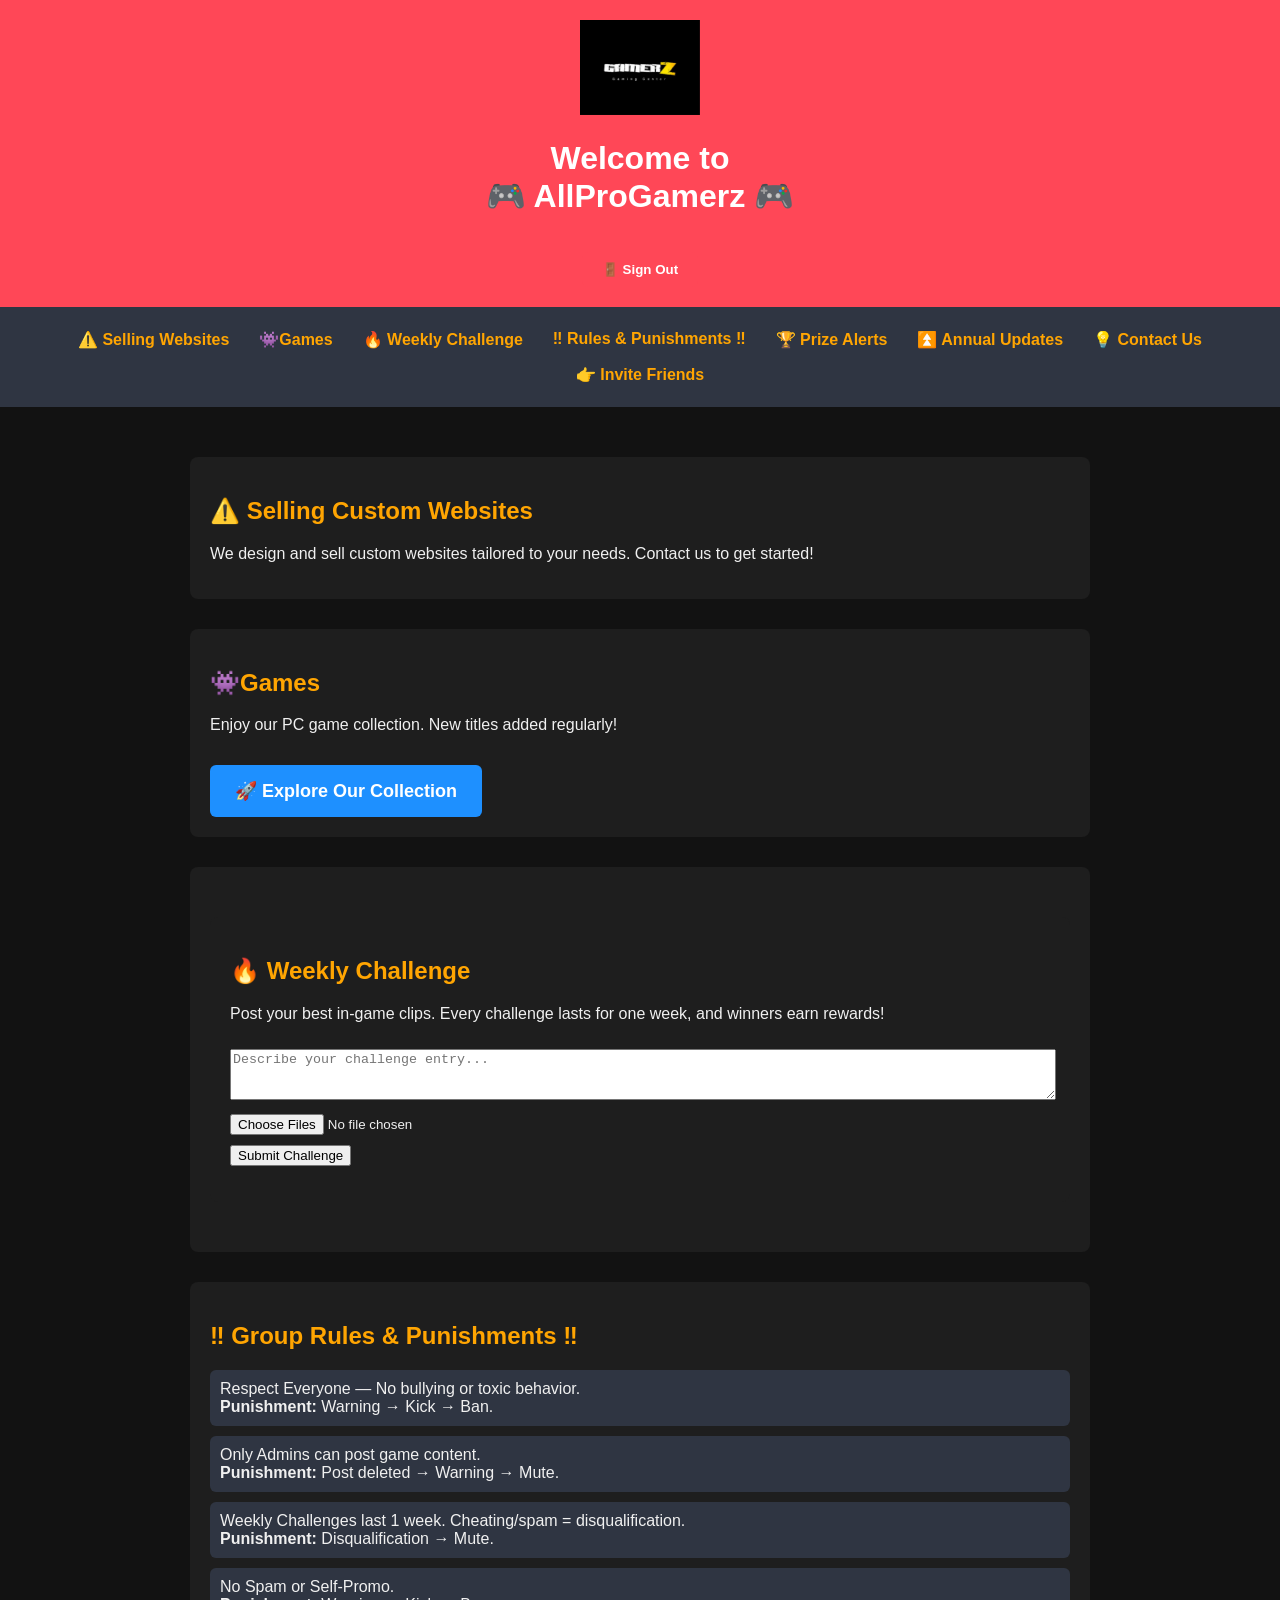
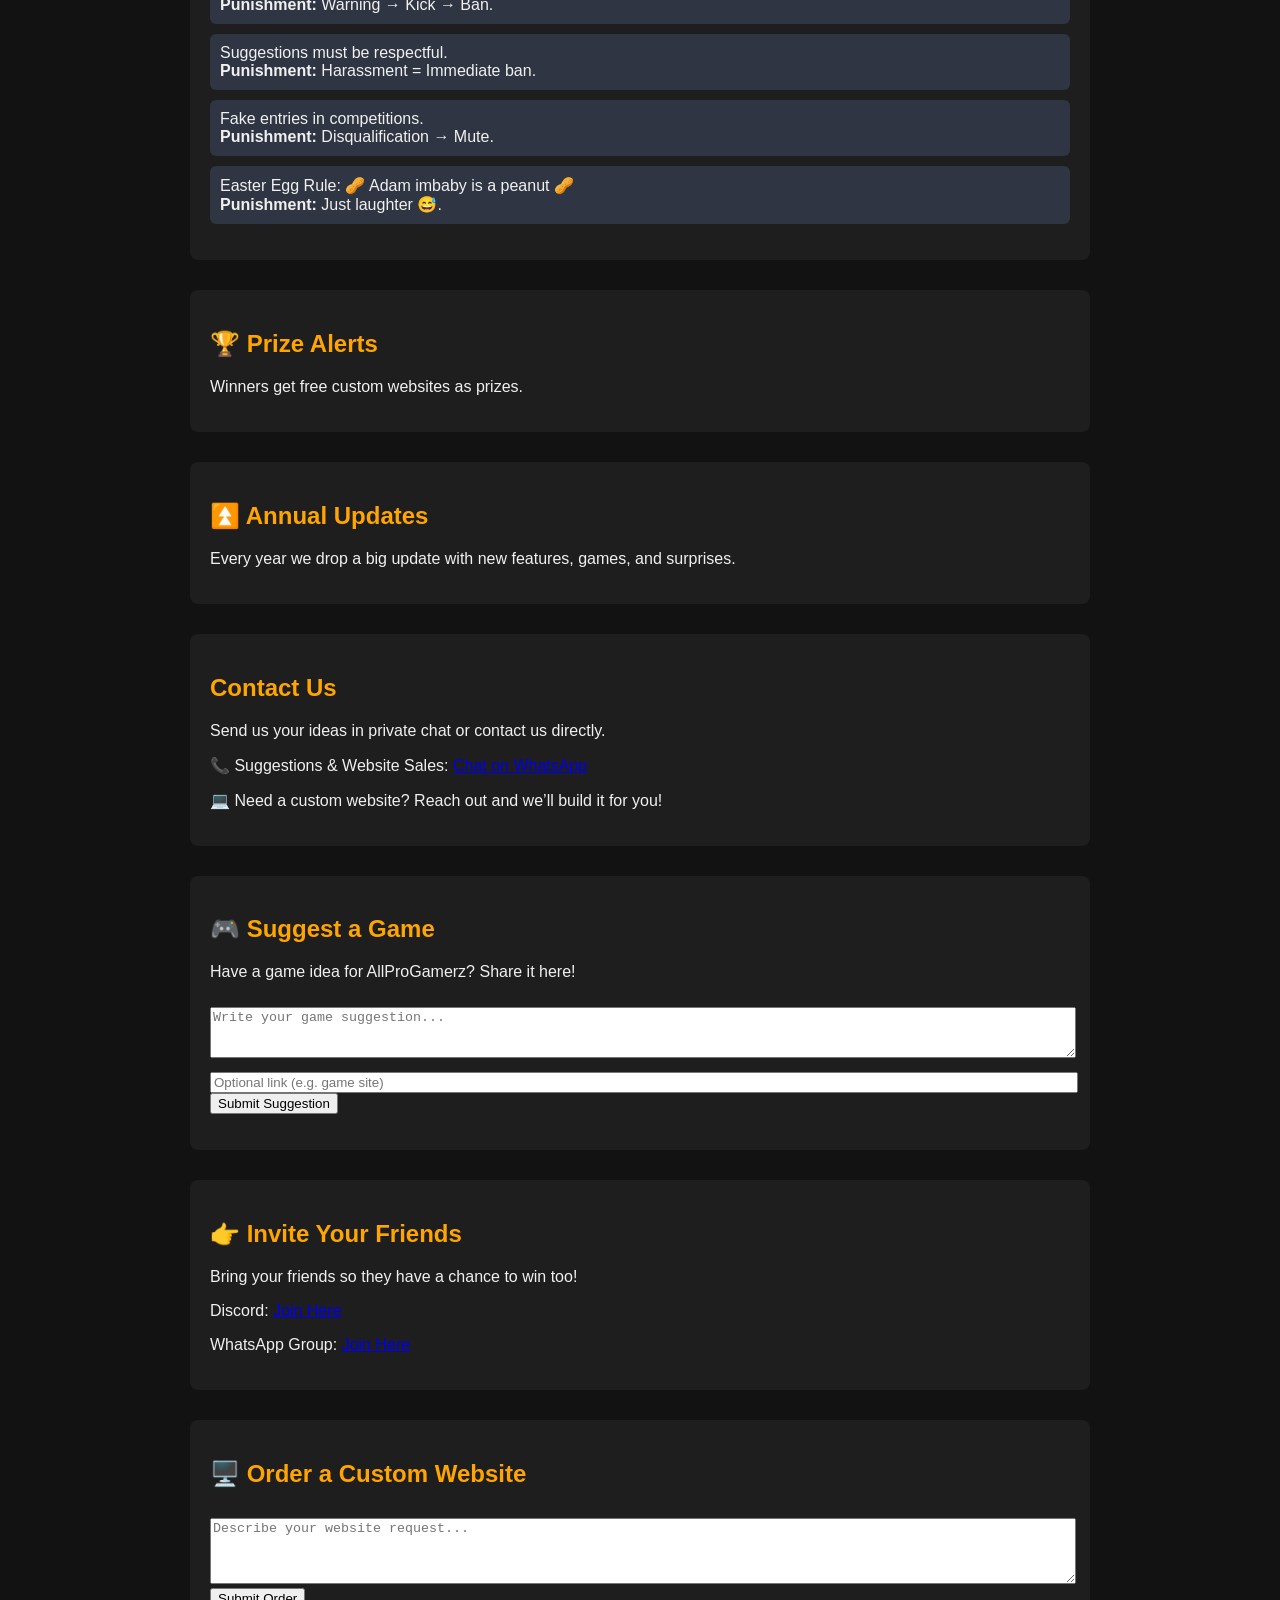
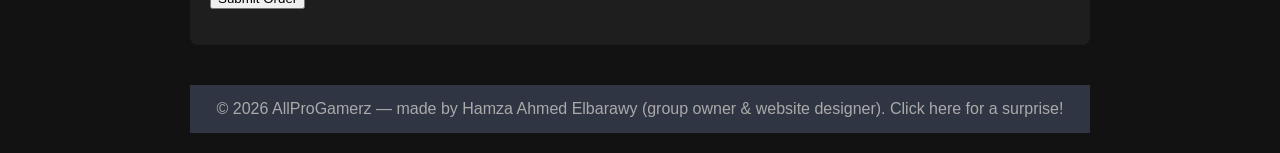
==== home.html @ 37b72e82 "Update home.html" ====
<!DOCTYPE html>
<html lang="en">
<head>
  <meta charset="UTF-8">
  <title>AllProGamerz</title>
  <meta name="viewport" content="width=device-width, initial-scale=1.0">
  <link rel="icon" type="image/jpg" href="photo.png">
  <style>
    body {
      font-family: Arial, sans-serif;
      background: #121212;
      color: #f0f0f0;
      margin: 0;
      padding: 0;
      scroll-behavior: smooth;
    }
    header {
      background: #ff4757;
      padding: 20px;
      text-align: center;
      color: #fff;
    }
    header img {
      max-width: 120px;
      height: auto;
    }
    #logoutBtn {
      background: #ff4757; /* red */
      color: #fff;
      padding: 10px 20px;
      border: none;
      border-radius: 6px;
      margin-top: 15px;
      cursor: pointer;
      font-weight: bold;
    }
    #logoutBtn:hover {
      background: #c0392b;
    }
    nav {
      background: #2f3542;
      padding: 15px;
    }
    nav ul {
      list-style: none;
      padding: 0;
      margin: 0;
      display: flex;
      flex-wrap: wrap;
      justify-content: center;
    }
    nav li {
      margin: 8px 15px;
    }
    nav a {
      text-decoration: none;
      color: #ffa502;
      font-weight: bold;
    }
    nav a:hover {
      color: #ff6348;
    }
    .container {
      padding: 20px;
      max-width: 900px;
      margin: auto;
    }
    section {
      background: #1e1e1e;
      padding: 20px;
      border-radius: 8px;
      margin: 30px 0;
    }
    section h2 {
      color: #ffa502;
    }
    .btn {
      display: inline-block;
      background: #1e90ff;
      color: #fff;
      padding: 15px 25px;
      border-radius: 6px;
      text-decoration: none;
      font-size: 18px;
      font-weight: bold;
      text-align: center;
      margin-top: 15px;
      transition: background 0.3s;
    }
    .btn:hover {
      background: #3742fa;
    }
    .rules ul {
      list-style: none;
      padding: 0;
    }
    .rules li {
      margin: 10px 0;
      padding: 10px;
      background: #2f3542;
      border-radius: 6px;
    }
    .easter-egg {
      display: none;
      text-align: center;
      margin-top: 20px;
      font-size: 16px;
      color: #00ff99;
    }
    footer {
      background: #2f3542;
      text-align: center;
      padding: 15px;
      margin-top: 40px;
      color: #aaa;
    }
    #profile {
      margin-top: 30px;
      background: #2f3542;
      padding: 20px;
      border-radius: 8px;
      display: none;
    }
    #editProfileBtn {
      background: #1e90ff;
      color: #fff;
      padding: 10px 20px;
      border: none;
      border-radius: 6px;
      margin-top: 10px;
      cursor: pointer;
      font-weight: bold;
    }
    #editProfileBtn:hover {
      background: #3742fa;
    }
    @media (max-width: 600px) {
      nav ul {
        flex-direction: column;
        align-items: center;
      }
      nav li {
        margin: 10px 0;
      }
      .btn {
        width: 90%;
        max-width: 300px;
      }
    }
  </style>
</head>
<body>
  <header>
    <img src="photo.png" alt="AllProGamerz Logo">
    <h1> Welcome to<br>🎮 AllProGamerz 🎮</h1>
    <!-- Red Sign Out Button -->
    <button id="logoutBtn">🚪 Sign Out</button>
  </header>

  <nav>
    <ul>
      <li><a href="#websites">⚠️ Selling Websites</a></li>
      <li><a href="#games">👾Games</a></li>
      <li><a href="#challenge">🔥 Weekly Challenge</a></li>
      <li><a href="#admins">‼️ Rules & Punishments ‼️</a></li>
      <li><a href="#prize">🏆 Prize Alerts</a></li>
      <li><a href="#updates">⏫ Annual Updates</a></li>
      <li><a href="#suggestions">💡 Contact Us</a></li>
      <li><a href="#discord">👉 Invite Friends</a></li>
    </ul>
  </nav>

  <div class="container">
    <section id="websites">
      <h2>⚠️ Selling Custom Websites</h2>
      <p>We design and sell custom websites tailored to your needs. Contact us to get started!</p>
    </section>

    <section id="games">
      <h2>👾Games</h2>
      <p>Enjoy our PC game collection. New titles added regularly!</p>
      <a class="btn" href="Games.html" target="_blank">
        🚀 Explore Our Collection
      </a>
    </section>

    <section id="challenge">
<section id="challenge">
  <h2>🔥 Weekly Challenge</h2>
  <p>Post your best in-game clips. Every challenge lasts for one week, and winners earn rewards!</p>

  <!-- Challenge Submission -->
  <textarea id="challengeText" placeholder="Describe your challenge entry..." rows="3" style="width:100%;margin-top:10px;"></textarea>
  <input type="file" id="challengeFiles" accept="video/*,image/*" multiple style="margin-top:10px;">
  <div id="filePreview" style="margin-top:10px; display:flex; flex-wrap:wrap; gap:10px;"></div>
  <button id="challengeBtn">Submit Challenge</button>
  <p id="challengeStatus" style="color:#ffa502;margin-top:10px;"></p>
</section>


    </section>

    <section id="admins" class="rules">
      <h2>‼️ Group Rules & Punishments ‼️</h2>
      <ul>
        <li>Respect Everyone — No bullying or toxic behavior. <br><strong>Punishment:</strong> Warning → Kick → Ban.</li>
        <li>Only Admins can post game content. <br><strong>Punishment:</strong> Post deleted → Warning → Mute.</li>
        <li>Weekly Challenges last 1 week. Cheating/spam = disqualification. <br><strong>Punishment:</strong> Disqualification → Mute.</li>
        <li>No Spam or Self-Promo. <br><strong>Punishment:</strong> Warning → Kick → Ban.</li>
        <li>Suggestions must be respectful. <br><strong>Punishment:</strong> Harassment = Immediate ban.</li>
        <li>Fake entries in competitions. <br><strong>Punishment:</strong> Disqualification → Mute.</li>
        <li>Easter Egg Rule: 🥜 Adam imbaby is a peanut 🥜 <br><strong>Punishment:</strong> Just laughter 😅.</li>
      </ul>
    </section>

    <section id="prize">
      <h2>🏆 Prize Alerts</h2>
      <p>Winners get free custom websites as prizes.</p>
    </section>

    <section id="updates">
      <h2>⏫ Annual Updates</h2>
      <p>Every year we drop a big update with new features, games, and surprises.</p>
    </section>

    <section id="suggestions">
      <h2>Contact Us</h2>
      <p>Send us your ideas in private chat or contact us directly.</p>
      <div class="contact">
        <p>📞 Suggestions & Website Sales: 
          <a href="https://wa.me/201110433394" target="_blank">
            Chat on WhatsApp
          </a>
        </p>
        <p>💻 Need a custom website? Reach out and we’ll build it for you!</p>
      </div>
    </section>
    <section id="suggestGame">
  <h2>🎮 Suggest a Game</h2>
  <p>Have a game idea for AllProGamerz? Share it here!</p>

  <!-- Suggestion Submission -->
  <textarea id="suggestText" placeholder="Write your game suggestion..." rows="3" style="width:100%;margin-top:10px;"></textarea>
  <input type="url" id="suggestLink" placeholder="Optional link (e.g. game site)" style="width:100%;margin-top:10px;">
  <button id="suggestBtn">Submit Suggestion</button>
  <p id="suggestStatus" style="color:#ffa502;margin-top:10px;"></p>
</section>


    <section id="discord">
      <h2>👉 Invite Your Friends</h2>
      <p>Bring your friends so they have a chance to win too!</p>
      <p>Discord: <a href="https://discord.gg/rMfDMMqs6" target="_blank">Join Here</a></p>
      <p>WhatsApp Group: 
        <a href="https://chat.whatsapp.com/HrsiwK7Lz6JGOb4zRo6CYo" target="_blank">Join Here</a>
      </p>
    </section>

      <!-- Profile Section -->
    <section id="profile">
      <h2>👤 Profile</h2>
      <p id="profileInfo"></p>
      <button id="editProfileBtn">Edit Profile</button>
    </section>

    <section id="orderWebsite">
      <h2>🖥️ Order a Custom Website</h2>
      <textarea id="orderPrompt" placeholder="Describe your website request..." rows="4" style="width:100%;margin-top:10px;"></textarea>
      <button id="orderBtn">Submit Order</button>
      <p id="orderStatus" style="color:#ffa502;margin-top:10px;"></p>
    </section>




  <footer>
    © 2026 AllProGamerz — made by Hamza Ahmed Elbarawy (group owner & website designer). Click here for a surprise!
  </footer>

  <script>
    // Easter egg
    document.querySelector('footer').addEventListener('click', function() {
      document.getElementById('egg').style.display = 'block';
    });

  // Sign Out button logic
document.getElementById("logoutBtn").addEventListener("click", () => {
  // Instead of removing the account, just mark signed-out state
  localStorage.setItem("isSignedIn", "false");
  alert("🚪 Signed out");
  window.location.href = "index.html"; // back to login page
});


    // Load profile on home page
    const storedUser = JSON.parse(localStorage.getItem("user"));
    if (storedUser) {
      document.getElementById("profileInfo").innerHTML = `
        <strong>Name:</strong> ${storedUser.firstName} ${storedUser.lastName}<br>
        <strong>Email:</strong> ${storedUser.email}<br>
        <strong>Phone:</strong> ${storedUser.phone}
      `;
      document.getElementById("profile").style.display = "block";
    }

    // Edit Profile
    document.getElementById("editProfileBtn").addEventListener("click", () => {
      if (!storedUser) return;

      storedUser.firstName = prompt("Edit First Name:", storedUser.firstName) || storedUser.firstName;
      storedUser.lastName = prompt("Edit Last Name:", storedUser.lastName) || storedUser.lastName;
      storedUser.phone = prompt("Edit Phone Number:", storedUser.phone) || storedUser.phone;
      storedUser.email = prompt("Edit Email:", storedUser.email) || storedUser.email;
      storedUser.password = prompt("Edit Password:", storedUser.password) || storedUser.password;

      localStorage.setItem("user", JSON.stringify(storedUser));
      document.getElementById("profileInfo").innerHTML = `
        <strong>Name:</strong> ${storedUser.firstName} ${storedUser.lastName}<br>
        <strong>Email:</strong> ${storedUser.email}<br>
        <strong>Phone:</strong> ${storedUser.phone}
      `;
      alert("✅ Profile updated");
    });


 document.getElementById("orderBtn").addEventListener("click", () => {
  const storedUser = JSON.parse(localStorage.getItem("user"));
  const prompt = document.getElementById("orderPrompt").value.trim();
  const status = document.getElementById("orderStatus");

  // Check if user exists
  if (!storedUser) {
    status.innerText = "❌ No account found. Please sign up first.";
    return;
  }

  // Validate prompt
  if (!prompt) {
    status.innerText = "❌ Please enter your request.";
    return;
  }


  // Normalize phone number: add +20 if missing
  let phone = storedUser.phone.trim();
  if (!phone.startsWith("+20")) {
    // If user typed "01123456789", convert to "+201123456789"
    if (/^0\d{9}$/.test(phone)) {
      phone = "+2" + phone.substring(1);
    } else {
      phone = "+2" + phone;
    }
  }

  // Validate phone number format (Egypt +20 followed by 10 digits)
  const phoneRegex = /^\+20\d{10}$/;
  if (!phoneRegex.test(phone)) {
    status.innerText = "❌ Invalid phone number. Please update your profile with a valid number.";
    return;
  }

  // Build message
  const message = `${storedUser.firstName} ${storedUser.lastName}\n${storedUser.email}\n${phone}\n${prompt}`;

  // Encode message for WhatsApp
  const encodedMessage = encodeURIComponent(message);

  // Open WhatsApp chat with your number
  const whatsappUrl = `https://wa.me/201110433394?text=${encodedMessage}`;
  window.open(whatsappUrl, "_blank");

  status.innerText = "✅ Order sent via WhatsApp!";
});
// Show file previews
document.getElementById("challengeFiles").addEventListener("change", () => {
  const preview = document.getElementById("filePreview");
  preview.innerHTML = ""; 
  const files = document.getElementById("challengeFiles").files;

  for (let file of files) {
    const fileType = file.type;
    const fileDiv = document.createElement("div");
    fileDiv.style.margin = "5px";
    fileDiv.style.background = "#2f3542";
    fileDiv.style.padding = "5px";
    fileDiv.style.borderRadius = "6px";

    if (fileType.startsWith("image/")) {
      const img = document.createElement("img");
      img.src = URL.createObjectURL(file);
      img.style.maxWidth = "150px";
      img.style.borderRadius = "6px";
      fileDiv.appendChild(img);
    } else if (fileType.startsWith("video/")) {
      const vid = document.createElement("video");
      vid.src = URL.createObjectURL(file);
      vid.controls = true;
      vid.style.maxWidth = "200px";
      fileDiv.appendChild(vid);
    } else {
      fileDiv.innerText = file.name;
    }

    preview.appendChild(fileDiv);
  }
});

document.getElementById("challengeBtn").addEventListener("click", () => {
  const storedUser = JSON.parse(localStorage.getItem("user"));
  const text = document.getElementById("challengeText").value.trim();
  const files = document.getElementById("challengeFiles").files;
  const status = document.getElementById("challengeStatus");

  if (!storedUser) {
    status.innerText = "❌ No account found. Please sign up first.";
    return;
  }

  if (!text) {
    status.innerText = "❌ Please enter a description.";
    return;
  }


  // Normalize phone number
  let phone = storedUser.phone.trim();
  if (!phone.startsWith("+20")) {
    if (/^0\d{9}$/.test(phone)) {
      phone = "+2" + phone.substring(1);
    } else {
      phone = "+2" + phone;
    }
  }

  const phoneRegex = /^\+20\d{10}$/;
  if (!phoneRegex.test(phone)) {
    status.innerText = "❌ Invalid phone number. Please update your profile.";
    return;
  }

  // Build message
  let message = `${storedUser.firstName} ${storedUser.lastName}\n${storedUser.email}\n${phone}\n${text}`;
  if (files.length > 0) {
    message += `\n[Reminder: Please attach ${files.length} file(s) manually in WhatsApp]`;
  }

  const encodedMessage = encodeURIComponent(message);
  const whatsappUrl = `https://wa.me/201144604623?text=${encodedMessage}`;
  window.open(whatsappUrl, "_blank");

  status.innerText = "✅ Challenge info sent! Now attach your files in WhatsApp.";
});
document.getElementById("suggestBtn").addEventListener("click", () => {
  const storedUser = JSON.parse(localStorage.getItem("user"));
  const text = document.getElementById("suggestText").value.trim();
  const link = document.getElementById("suggestLink").value.trim();
  const status = document.getElementById("suggestStatus");

  if (!storedUser) {
    status.innerText = "❌ No account found. Please sign up first.";
    return;
  }

  if (!text) {
    status.innerText = "❌ Please enter your suggestion.";
    return;
  }

  // Normalize phone number
  let phone = storedUser.phone.trim();
  if (!phone.startsWith("+20")) {
    if (/^0\d{9}$/.test(phone)) {
      phone = "+2" + phone.substring(1);
    } else {
      phone = "+2" + phone;
    }
  }

  const phoneRegex = /^\+20\d{10}$/;
  if (!phoneRegex.test(phone)) {
    status.innerText = "❌ Invalid phone number. Please update your profile.";
    return;
  }

  // Build message
  let message = `${storedUser.firstName} ${storedUser.lastName}\n${storedUser.email}\n${phone}\n${text}`;
  if (link) {
    message += `\nLink: ${link}`;
  }

  const encodedMessage = encodeURIComponent(message);
  const whatsappUrl = `https://wa.me/201144604623?text=${encodedMessage}`;
  window.open(whatsappUrl, "_blank");

  status.innerText = "✅ Suggestion info sent via WhatsApp!";
});

  </script>
</body>
</html>
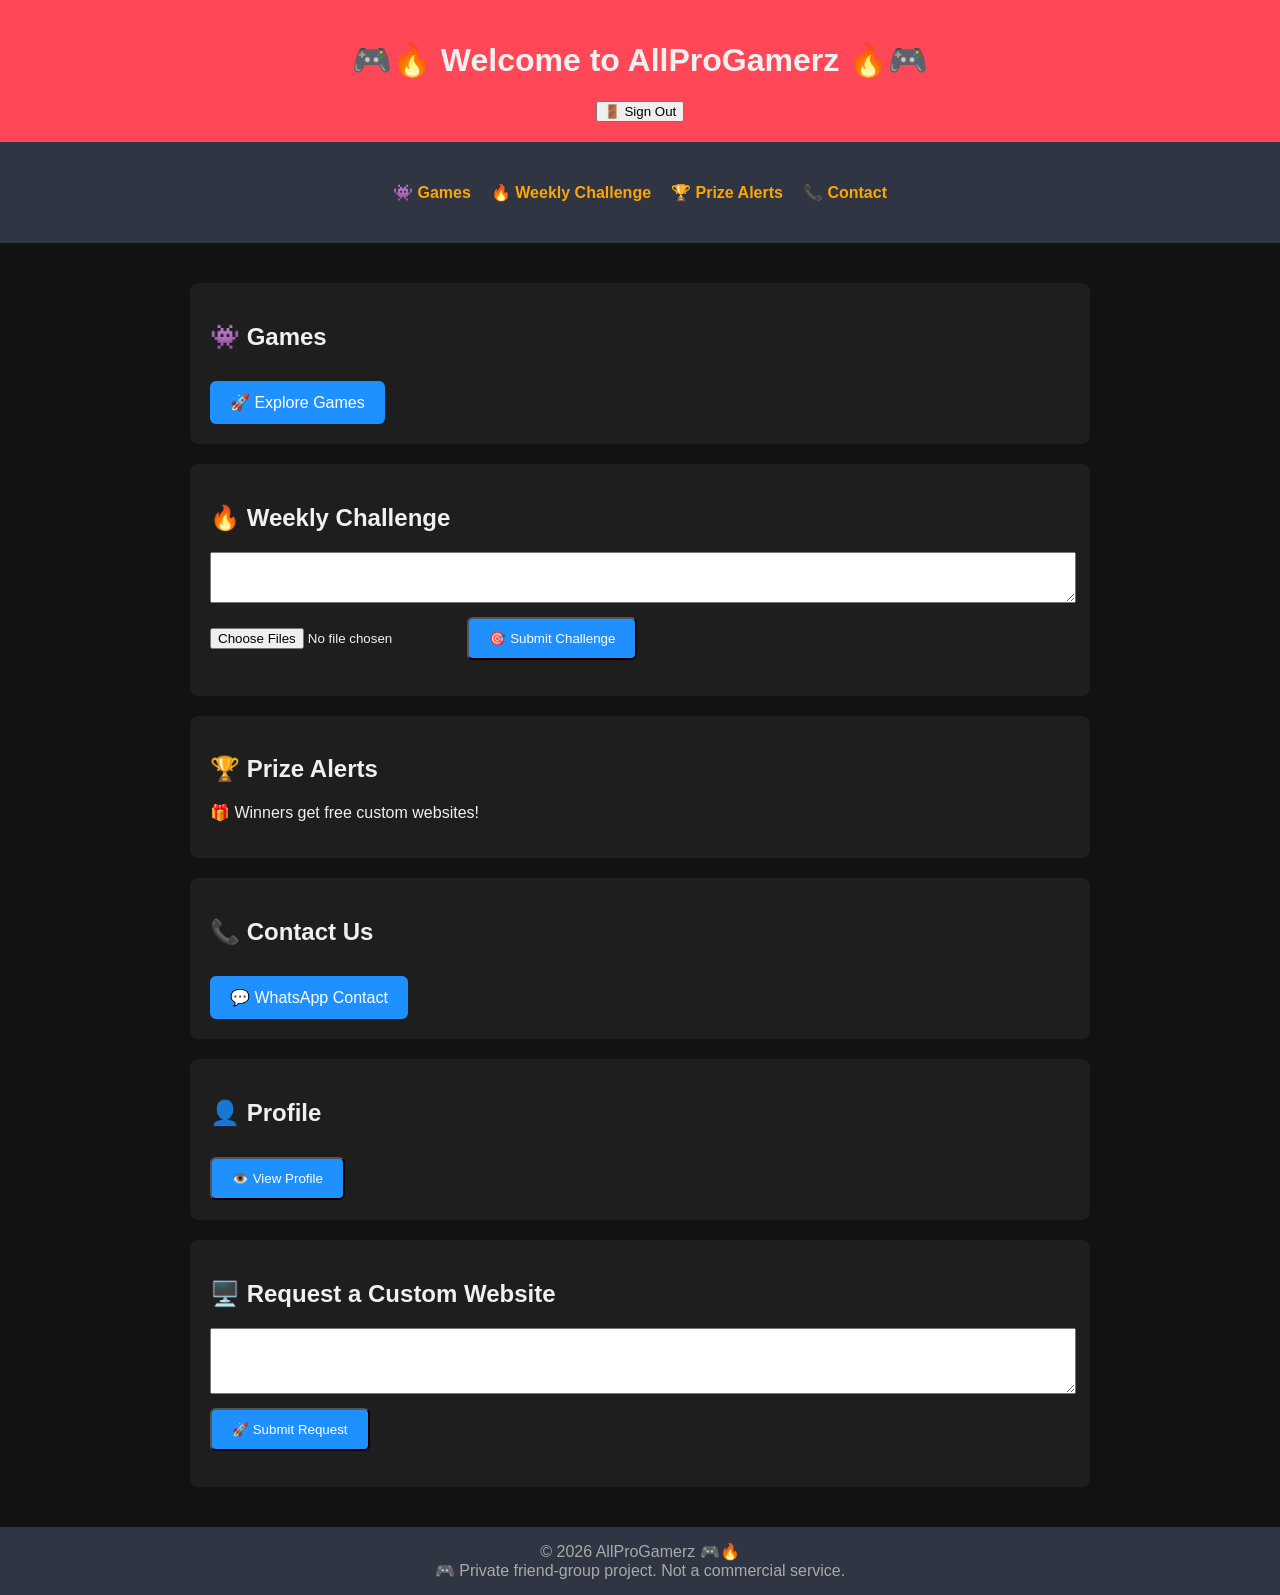
==== commit 5d9b272b: "Update home.html" ====
--- a/home.html
+++ b/home.html
@@ -2,9 +2,10 @@
 <html lang="en">
 <head>
   <meta charset="UTF-8">
-  <title>AllProGamerz</title>
+  <title>🎮 AllProGamerz</title>
   <meta name="viewport" content="width=device-width, initial-scale=1.0">
   <link rel="icon" type="image/jpg" href="photo.png">
+
   <style>
     body {
       font-family: Arial, sans-serif;
@@ -12,489 +13,222 @@
       color: #f0f0f0;
       margin: 0;
       padding: 0;
-      scroll-behavior: smooth;
-    }
+    }
+
     header {
       background: #ff4757;
       padding: 20px;
       text-align: center;
-      color: #fff;
-    }
-    header img {
-      max-width: 120px;
-      height: auto;
-    }
-    #logoutBtn {
-      background: #ff4757; /* red */
-      color: #fff;
-      padding: 10px 20px;
-      border: none;
-      border-radius: 6px;
-      margin-top: 15px;
-      cursor: pointer;
-      font-weight: bold;
-    }
-    #logoutBtn:hover {
-      background: #c0392b;
-    }
+    }
+
     nav {
       background: #2f3542;
       padding: 15px;
     }
+
     nav ul {
       list-style: none;
+      display: flex;
+      justify-content: center;
+      flex-wrap: wrap;
       padding: 0;
-      margin: 0;
-      display: flex;
-      flex-wrap: wrap;
-      justify-content: center;
-    }
+    }
+
     nav li {
-      margin: 8px 15px;
-    }
+      margin: 10px;
+    }
+
     nav a {
+      color: #ffa502;
       text-decoration: none;
-      color: #ffa502;
       font-weight: bold;
     }
-    nav a:hover {
-      color: #ff6348;
-    }
+
     .container {
-      padding: 20px;
       max-width: 900px;
       margin: auto;
-    }
+      padding: 20px;
+    }
+
     section {
       background: #1e1e1e;
       padding: 20px;
+      margin: 20px 0;
       border-radius: 8px;
-      margin: 30px 0;
-    }
-    section h2 {
-      color: #ffa502;
-    }
+    }
+
     .btn {
       display: inline-block;
       background: #1e90ff;
-      color: #fff;
-      padding: 15px 25px;
+      color: white;
+      padding: 12px 20px;
       border-radius: 6px;
       text-decoration: none;
-      font-size: 18px;
-      font-weight: bold;
-      text-align: center;
-      margin-top: 15px;
-      transition: background 0.3s;
-    }
-    .btn:hover {
-      background: #3742fa;
-    }
-    .rules ul {
-      list-style: none;
-      padding: 0;
-    }
-    .rules li {
-      margin: 10px 0;
-      padding: 10px;
-      background: #2f3542;
-      border-radius: 6px;
-    }
-    .easter-egg {
-      display: none;
-      text-align: center;
-      margin-top: 20px;
-      font-size: 16px;
-      color: #00ff99;
-    }
+      margin-top: 10px;
+      cursor: pointer;
+    }
+
     footer {
-      background: #2f3542;
       text-align: center;
       padding: 15px;
-      margin-top: 40px;
+      background: #2f3542;
       color: #aaa;
     }
-    #profile {
-      margin-top: 30px;
+
+    #profileSection {
+      display: none;
       background: #2f3542;
-      padding: 20px;
+      padding: 15px;
+      margin-top: 10px;
       border-radius: 8px;
-      display: none;
-    }
-    #editProfileBtn {
-      background: #1e90ff;
-      color: #fff;
-      padding: 10px 20px;
-      border: none;
-      border-radius: 6px;
-      margin-top: 10px;
-      cursor: pointer;
-      font-weight: bold;
-    }
-    #editProfileBtn:hover {
-      background: #3742fa;
-    }
-    @media (max-width: 600px) {
-      nav ul {
-        flex-direction: column;
-        align-items: center;
-      }
-      nav li {
-        margin: 10px 0;
-      }
-      .btn {
-        width: 90%;
-        max-width: 300px;
-      }
     }
   </style>
 </head>
+
 <body>
-  <header>
-    <img src="photo.png" alt="AllProGamerz Logo">
-    <h1> Welcome to<br>🎮 AllProGamerz 🎮</h1>
-    <!-- Red Sign Out Button -->
-    <button id="logoutBtn">🚪 Sign Out</button>
-  </header>
-
-  <nav>
-    <ul>
-      <li><a href="#websites">⚠️ Selling Websites</a></li>
-      <li><a href="#games">👾Games</a></li>
-      <li><a href="#challenge">🔥 Weekly Challenge</a></li>
-      <li><a href="#admins">‼️ Rules & Punishments ‼️</a></li>
-      <li><a href="#prize">🏆 Prize Alerts</a></li>
-      <li><a href="#updates">⏫ Annual Updates</a></li>
-      <li><a href="#suggestions">💡 Contact Us</a></li>
-      <li><a href="#discord">👉 Invite Friends</a></li>
-    </ul>
-  </nav>
-
-  <div class="container">
-    <section id="websites">
-      <h2>⚠️ Selling Custom Websites</h2>
-      <p>We design and sell custom websites tailored to your needs. Contact us to get started!</p>
-    </section>
-
-    <section id="games">
-      <h2>👾Games</h2>
-      <p>Enjoy our PC game collection. New titles added regularly!</p>
-      <a class="btn" href="Games.html" target="_blank">
-        🚀 Explore Our Collection
-      </a>
-    </section>
-
-    <section id="challenge">
-<section id="challenge">
-  <h2>🔥 Weekly Challenge</h2>
-  <p>Post your best in-game clips. Every challenge lasts for one week, and winners earn rewards!</p>
-
-  <!-- Challenge Submission -->
-  <textarea id="challengeText" placeholder="Describe your challenge entry..." rows="3" style="width:100%;margin-top:10px;"></textarea>
-  <input type="file" id="challengeFiles" accept="video/*,image/*" multiple style="margin-top:10px;">
-  <div id="filePreview" style="margin-top:10px; display:flex; flex-wrap:wrap; gap:10px;"></div>
-  <button id="challengeBtn">Submit Challenge</button>
-  <p id="challengeStatus" style="color:#ffa502;margin-top:10px;"></p>
-</section>
-
-
-    </section>
-
-    <section id="admins" class="rules">
-      <h2>‼️ Group Rules & Punishments ‼️</h2>
-      <ul>
-        <li>Respect Everyone — No bullying or toxic behavior. <br><strong>Punishment:</strong> Warning → Kick → Ban.</li>
-        <li>Only Admins can post game content. <br><strong>Punishment:</strong> Post deleted → Warning → Mute.</li>
-        <li>Weekly Challenges last 1 week. Cheating/spam = disqualification. <br><strong>Punishment:</strong> Disqualification → Mute.</li>
-        <li>No Spam or Self-Promo. <br><strong>Punishment:</strong> Warning → Kick → Ban.</li>
-        <li>Suggestions must be respectful. <br><strong>Punishment:</strong> Harassment = Immediate ban.</li>
-        <li>Fake entries in competitions. <br><strong>Punishment:</strong> Disqualification → Mute.</li>
-        <li>Easter Egg Rule: 🥜 Adam imbaby is a peanut 🥜 <br><strong>Punishment:</strong> Just laughter 😅.</li>
-      </ul>
-    </section>
-
-    <section id="prize">
-      <h2>🏆 Prize Alerts</h2>
-      <p>Winners get free custom websites as prizes.</p>
-    </section>
-
-    <section id="updates">
-      <h2>⏫ Annual Updates</h2>
-      <p>Every year we drop a big update with new features, games, and surprises.</p>
-    </section>
-
-    <section id="suggestions">
-      <h2>Contact Us</h2>
-      <p>Send us your ideas in private chat or contact us directly.</p>
-      <div class="contact">
-        <p>📞 Suggestions & Website Sales: 
-          <a href="https://wa.me/201110433394" target="_blank">
-            Chat on WhatsApp
-          </a>
-        </p>
-        <p>💻 Need a custom website? Reach out and we’ll build it for you!</p>
-      </div>
-    </section>
-    <section id="suggestGame">
-  <h2>🎮 Suggest a Game</h2>
-  <p>Have a game idea for AllProGamerz? Share it here!</p>
-
-  <!-- Suggestion Submission -->
-  <textarea id="suggestText" placeholder="Write your game suggestion..." rows="3" style="width:100%;margin-top:10px;"></textarea>
-  <input type="url" id="suggestLink" placeholder="Optional link (e.g. game site)" style="width:100%;margin-top:10px;">
-  <button id="suggestBtn">Submit Suggestion</button>
-  <p id="suggestStatus" style="color:#ffa502;margin-top:10px;"></p>
-</section>
-
-
-    <section id="discord">
-      <h2>👉 Invite Your Friends</h2>
-      <p>Bring your friends so they have a chance to win too!</p>
-      <p>Discord: <a href="https://discord.gg/rMfDMMqs6" target="_blank">Join Here</a></p>
-      <p>WhatsApp Group: 
-        <a href="https://chat.whatsapp.com/HrsiwK7Lz6JGOb4zRo6CYo" target="_blank">Join Here</a>
-      </p>
-    </section>
-
-      <!-- Profile Section -->
-    <section id="profile">
-      <h2>👤 Profile</h2>
+
+<header>
+  <h1>🎮🔥 Welcome to AllProGamerz 🔥🎮</h1>
+  <button id="logoutBtn">🚪 Sign Out</button>
+</header>
+
+<nav>
+  <ul>
+    <li><a href="#games">👾 Games</a></li>
+    <li><a href="#challenge">🔥 Weekly Challenge</a></li>
+    <li><a href="#prize">🏆 Prize Alerts</a></li>
+    <li><a href="#contact">📞 Contact</a></li>
+  </ul>
+</nav>
+
+<div class="container">
+
+  <section id="games">
+    <h2>👾 Games</h2>
+    <a class="btn" href="Games.html" target="_blank">🚀 Explore Games</a>
+  </section>
+
+  <section id="challenge">
+    <h2>🔥 Weekly Challenge</h2>
+    <textarea id="challengeText" style="width:100%" rows="3"></textarea>
+    <input type="file" id="challengeFiles" multiple>
+    <button id="challengeBtn" class="btn">🎯 Submit Challenge</button>
+    <p id="challengeStatus"></p>
+  </section>
+
+  <section id="prize">
+    <h2>🏆 Prize Alerts</h2>
+    <p>🎁 Winners get free custom websites!</p>
+  </section>
+
+  <section id="contact">
+    <h2>📞 Contact Us</h2>
+    <a class="btn" href="https://wa.me/201110433394" target="_blank">
+      💬 WhatsApp Contact
+    </a>
+  </section>
+
+  <section>
+    <h2>👤 Profile</h2>
+    <button id="viewProfileBtn" class="btn">👁️ View Profile</button>
+
+    <div id="profileSection">
       <p id="profileInfo"></p>
-      <button id="editProfileBtn">Edit Profile</button>
-    </section>
-
-    <section id="orderWebsite">
-      <h2>🖥️ Order a Custom Website</h2>
-      <textarea id="orderPrompt" placeholder="Describe your website request..." rows="4" style="width:100%;margin-top:10px;"></textarea>
-      <button id="orderBtn">Submit Order</button>
-      <p id="orderStatus" style="color:#ffa502;margin-top:10px;"></p>
-    </section>
-
-
-
-
-  <footer>
-    © 2026 AllProGamerz — made by Hamza Ahmed Elbarawy (group owner & website designer). Click here for a surprise!
-  </footer>
-
-  <script>
-    // Easter egg
-    document.querySelector('footer').addEventListener('click', function() {
-      document.getElementById('egg').style.display = 'block';
-    });
-
-  // Sign Out button logic
+    </div>
+  </section>
+
+  <section>
+    <h2>🖥️ Request a Custom Website</h2>
+    <textarea id="Prompt" rows="4" style="width:100%"></textarea>
+    <button id="Btn" class="btn">🚀 Submit Request</button>
+    <p id="Status"></p>
+  </section>
+
+</div>
+
+<!-- ✅ FOOTER (FIXED HERE INSIDE FULL CODE) -->
+<footer>
+  © 2026 AllProGamerz 🎮🔥 <br>
+  🎮 Private friend-group project. Not a commercial service.
+</footer>
+
+<script>
+
+// 🚪 Sign Out
 document.getElementById("logoutBtn").addEventListener("click", () => {
-  // Instead of removing the account, just mark signed-out state
   localStorage.setItem("isSignedIn", "false");
-  alert("🚪 Signed out");
-  window.location.href = "index.html"; // back to login page
-});
-
-
-    // Load profile on home page
-    const storedUser = JSON.parse(localStorage.getItem("user"));
-    if (storedUser) {
-      document.getElementById("profileInfo").innerHTML = `
-        <strong>Name:</strong> ${storedUser.firstName} ${storedUser.lastName}<br>
-        <strong>Email:</strong> ${storedUser.email}<br>
-        <strong>Phone:</strong> ${storedUser.phone}
-      `;
-      document.getElementById("profile").style.display = "block";
-    }
-
-    // Edit Profile
-    document.getElementById("editProfileBtn").addEventListener("click", () => {
-      if (!storedUser) return;
-
-      storedUser.firstName = prompt("Edit First Name:", storedUser.firstName) || storedUser.firstName;
-      storedUser.lastName = prompt("Edit Last Name:", storedUser.lastName) || storedUser.lastName;
-      storedUser.phone = prompt("Edit Phone Number:", storedUser.phone) || storedUser.phone;
-      storedUser.email = prompt("Edit Email:", storedUser.email) || storedUser.email;
-      storedUser.password = prompt("Edit Password:", storedUser.password) || storedUser.password;
-
-      localStorage.setItem("user", JSON.stringify(storedUser));
-      document.getElementById("profileInfo").innerHTML = `
-        <strong>Name:</strong> ${storedUser.firstName} ${storedUser.lastName}<br>
-        <strong>Email:</strong> ${storedUser.email}<br>
-        <strong>Phone:</strong> ${storedUser.phone}
-      `;
-      alert("✅ Profile updated");
-    });
-
-
- document.getElementById("orderBtn").addEventListener("click", () => {
-  const storedUser = JSON.parse(localStorage.getItem("user"));
-  const prompt = document.getElementById("orderPrompt").value.trim();
-  const status = document.getElementById("orderStatus");
-
-  // Check if user exists
-  if (!storedUser) {
-    status.innerText = "❌ No account found. Please sign up first.";
+  window.location.href = "index.html";
+});
+
+// 👤 Profile
+function loadProfile() {
+  const user = JSON.parse(localStorage.getItem("user"));
+
+  if (!user) {
+    document.getElementById("profileInfo").innerText = "❌ No user found";
     return;
   }
 
-  // Validate prompt
-  if (!prompt) {
-    status.innerText = "❌ Please enter your request.";
-    return;
+  document.getElementById("profileInfo").innerHTML =
+    "👤 Name: " + user.firstName + " " + user.lastName + "<br>" +
+    "📧 Email: " + user.email + "<br>" +
+    "📱 Phone: " + user.phone;
+}
+
+document.getElementById("viewProfileBtn").addEventListener("click", () => {
+  const box = document.getElementById("profileSection");
+
+  if (box.style.display === "block") {
+    box.style.display = "none";
+  } else {
+    loadProfile();
+    box.style.display = "block";
   }
-
-
-  // Normalize phone number: add +20 if missing
-  let phone = storedUser.phone.trim();
-  if (!phone.startsWith("+20")) {
-    // If user typed "01123456789", convert to "+201123456789"
-    if (/^0\d{9}$/.test(phone)) {
-      phone = "+2" + phone.substring(1);
-    } else {
-      phone = "+2" + phone;
-    }
-  }
-
-  // Validate phone number format (Egypt +20 followed by 10 digits)
-  const phoneRegex = /^\+20\d{10}$/;
-  if (!phoneRegex.test(phone)) {
-    status.innerText = "❌ Invalid phone number. Please update your profile with a valid number.";
-    return;
-  }
-
-  // Build message
-  const message = `${storedUser.firstName} ${storedUser.lastName}\n${storedUser.email}\n${phone}\n${prompt}`;
-
-  // Encode message for WhatsApp
-  const encodedMessage = encodeURIComponent(message);
-
-  // Open WhatsApp chat with your number
-  const whatsappUrl = `https://wa.me/201110433394?text=${encodedMessage}`;
-  window.open(whatsappUrl, "_blank");
-
-  status.innerText = "✅ Order sent via WhatsApp!";
-});
-// Show file previews
-document.getElementById("challengeFiles").addEventListener("change", () => {
-  const preview = document.getElementById("filePreview");
-  preview.innerHTML = ""; 
-  const files = document.getElementById("challengeFiles").files;
-
-  for (let file of files) {
-    const fileType = file.type;
-    const fileDiv = document.createElement("div");
-    fileDiv.style.margin = "5px";
-    fileDiv.style.background = "#2f3542";
-    fileDiv.style.padding = "5px";
-    fileDiv.style.borderRadius = "6px";
-
-    if (fileType.startsWith("image/")) {
-      const img = document.createElement("img");
-      img.src = URL.createObjectURL(file);
-      img.style.maxWidth = "150px";
-      img.style.borderRadius = "6px";
-      fileDiv.appendChild(img);
-    } else if (fileType.startsWith("video/")) {
-      const vid = document.createElement("video");
-      vid.src = URL.createObjectURL(file);
-      vid.controls = true;
-      vid.style.maxWidth = "200px";
-      fileDiv.appendChild(vid);
-    } else {
-      fileDiv.innerText = file.name;
-    }
-
-    preview.appendChild(fileDiv);
-  }
-});
-
+});
+
+// 🖥️ Website Request (WhatsApp)
+document.getElementById("Btn").addEventListener("click", () => {
+  const user = JSON.parse(localStorage.getItem("user"));
+  const prompt = document.getElementById("Prompt").value.trim();
+  const status = document.getElementById("Status");
+
+  if (!user) return status.innerText = "❌ No account found";
+  if (!prompt) return status.innerText = "❌ Write your request";
+
+  const msg =
+    "👤 " + user.firstName + " " + user.lastName + "\n" +
+    "📧 " + user.email + "\n" +
+    "📱 " + user.phone + "\n\n" +
+    "🖥️ " + prompt;
+
+  const url = "https://wa.me/201110433394?text=" + encodeURIComponent(msg);
+  window.open(url, "_blank");
+
+  status.innerText = "✅ Sent!";
+});
+
+// 🎮 Challenge Submit
 document.getElementById("challengeBtn").addEventListener("click", () => {
-  const storedUser = JSON.parse(localStorage.getItem("user"));
+  const user = JSON.parse(localStorage.getItem("user"));
   const text = document.getElementById("challengeText").value.trim();
-  const files = document.getElementById("challengeFiles").files;
   const status = document.getElementById("challengeStatus");
 
-  if (!storedUser) {
-    status.innerText = "❌ No account found. Please sign up first.";
-    return;
-  }
-
-  if (!text) {
-    status.innerText = "❌ Please enter a description.";
-    return;
-  }
-
-
-  // Normalize phone number
-  let phone = storedUser.phone.trim();
-  if (!phone.startsWith("+20")) {
-    if (/^0\d{9}$/.test(phone)) {
-      phone = "+2" + phone.substring(1);
-    } else {
-      phone = "+2" + phone;
-    }
-  }
-
-  const phoneRegex = /^\+20\d{10}$/;
-  if (!phoneRegex.test(phone)) {
-    status.innerText = "❌ Invalid phone number. Please update your profile.";
-    return;
-  }
-
-  // Build message
-  let message = `${storedUser.firstName} ${storedUser.lastName}\n${storedUser.email}\n${phone}\n${text}`;
-  if (files.length > 0) {
-    message += `\n[Reminder: Please attach ${files.length} file(s) manually in WhatsApp]`;
-  }
-
-  const encodedMessage = encodeURIComponent(message);
-  const whatsappUrl = `https://wa.me/201144604623?text=${encodedMessage}`;
-  window.open(whatsappUrl, "_blank");
-
-  status.innerText = "✅ Challenge info sent! Now attach your files in WhatsApp.";
-});
-document.getElementById("suggestBtn").addEventListener("click", () => {
-  const storedUser = JSON.parse(localStorage.getItem("user"));
-  const text = document.getElementById("suggestText").value.trim();
-  const link = document.getElementById("suggestLink").value.trim();
-  const status = document.getElementById("suggestStatus");
-
-  if (!storedUser) {
-    status.innerText = "❌ No account found. Please sign up first.";
-    return;
-  }
-
-  if (!text) {
-    status.innerText = "❌ Please enter your suggestion.";
-    return;
-  }
-
-  // Normalize phone number
-  let phone = storedUser.phone.trim();
-  if (!phone.startsWith("+20")) {
-    if (/^0\d{9}$/.test(phone)) {
-      phone = "+2" + phone.substring(1);
-    } else {
-      phone = "+2" + phone;
-    }
-  }
-
-  const phoneRegex = /^\+20\d{10}$/;
-  if (!phoneRegex.test(phone)) {
-    status.innerText = "❌ Invalid phone number. Please update your profile.";
-    return;
-  }
-
-  // Build message
-  let message = `${storedUser.firstName} ${storedUser.lastName}\n${storedUser.email}\n${phone}\n${text}`;
-  if (link) {
-    message += `\nLink: ${link}`;
-  }
-
-  const encodedMessage = encodeURIComponent(message);
-  const whatsappUrl = `https://wa.me/201144604623?text=${encodedMessage}`;
-  window.open(whatsappUrl, "_blank");
-
-  status.innerText = "✅ Suggestion info sent via WhatsApp!";
-});
-
-  </script>
+  if (!user) return status.innerText = "❌ No account";
+  if (!text) return status.innerText = "❌ Write something";
+
+  const msg =
+    "👤 " + user.firstName + " " + user.lastName + "\n" +
+    "📧 " + user.email + "\n" +
+    "📱 " + user.phone + "\n\n" +
+    "🎯 " + text;
+
+  const url = "https://wa.me/201144604623?text=" + encodeURIComponent(msg);
+  window.open(url, "_blank");
+
+  status.innerText = "✅ Sent!";
+});
+
+</script>
+
 </body>
 </html>
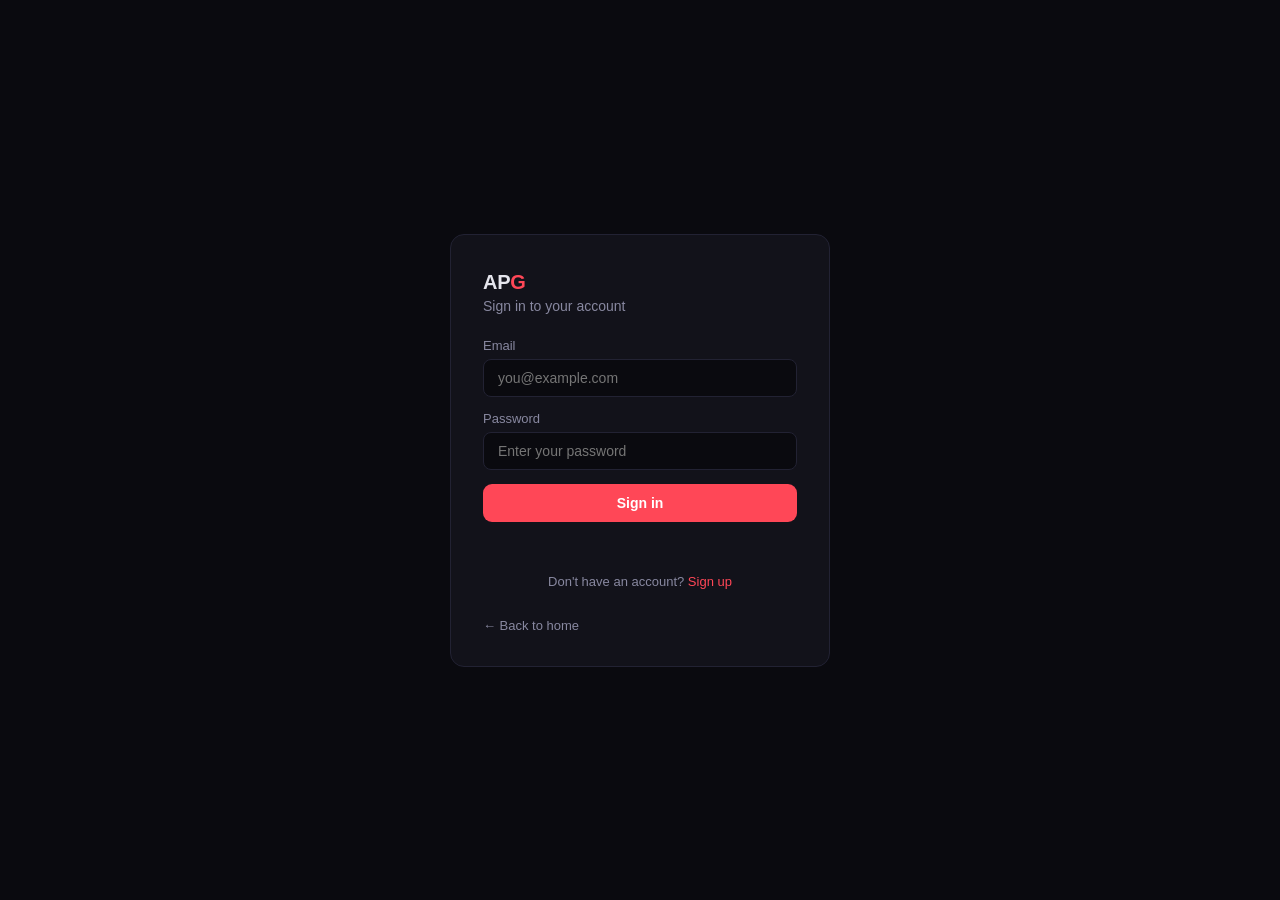
==== commit 299567c1: "Redesign: landing page + clean dashboard + unified dark theme" ====
--- a/home.html
+++ b/home.html
@@ -1,234 +1,172 @@
-<!DOCTYPE html>
-<html lang="en">
-<head>
-  <meta charset="UTF-8">
-  <title>🎮 AllProGamerz</title>
-  <meta name="viewport" content="width=device-width, initial-scale=1.0">
-  <link rel="icon" type="image/jpg" href="photo.png">
-
-  <style>
-    body {
-      font-family: Arial, sans-serif;
-      background: #121212;
-      color: #f0f0f0;
-      margin: 0;
-      padding: 0;
-    }
-
-    header {
-      background: #ff4757;
-      padding: 20px;
-      text-align: center;
-    }
-
-    nav {
-      background: #2f3542;
-      padding: 15px;
-    }
-
-    nav ul {
-      list-style: none;
-      display: flex;
-      justify-content: center;
-      flex-wrap: wrap;
-      padding: 0;
-    }
-
-    nav li {
-      margin: 10px;
-    }
-
-    nav a {
-      color: #ffa502;
-      text-decoration: none;
-      font-weight: bold;
-    }
-
-    .container {
-      max-width: 900px;
-      margin: auto;
-      padding: 20px;
-    }
-
-    section {
-      background: #1e1e1e;
-      padding: 20px;
-      margin: 20px 0;
-      border-radius: 8px;
-    }
-
-    .btn {
-      display: inline-block;
-      background: #1e90ff;
-      color: white;
-      padding: 12px 20px;
-      border-radius: 6px;
-      text-decoration: none;
-      margin-top: 10px;
-      cursor: pointer;
-    }
-
-    footer {
-      text-align: center;
-      padding: 15px;
-      background: #2f3542;
-      color: #aaa;
-    }
-
-    #profileSection {
-      display: none;
-      background: #2f3542;
-      padding: 15px;
-      margin-top: 10px;
-      border-radius: 8px;
-    }
-  </style>
-</head>
-
-<body>
-
-<header>
-  <h1>🎮🔥 Welcome to AllProGamerz 🔥🎮</h1>
-  <button id="logoutBtn">🚪 Sign Out</button>
-</header>
-
-<nav>
-  <ul>
-    <li><a href="#games">👾 Games</a></li>
-    <li><a href="#challenge">🔥 Weekly Challenge</a></li>
-    <li><a href="#prize">🏆 Prize Alerts</a></li>
-    <li><a href="#contact">📞 Contact</a></li>
-  </ul>
-</nav>
-
-<div class="container">
-
-  <section id="games">
-    <h2>👾 Games</h2>
-    <a class="btn" href="Games.html" target="_blank">🚀 Explore Games</a>
-  </section>
-
-  <section id="challenge">
-    <h2>🔥 Weekly Challenge</h2>
-    <textarea id="challengeText" style="width:100%" rows="3"></textarea>
-    <input type="file" id="challengeFiles" multiple>
-    <button id="challengeBtn" class="btn">🎯 Submit Challenge</button>
-    <p id="challengeStatus"></p>
-  </section>
-
-  <section id="prize">
-    <h2>🏆 Prize Alerts</h2>
-    <p>🎁 Winners get free custom websites!</p>
-  </section>
-
-  <section id="contact">
-    <h2>📞 Contact Us</h2>
-    <a class="btn" href="https://wa.me/201110433394" target="_blank">
-      💬 WhatsApp Contact
-    </a>
-  </section>
-
-  <section>
-    <h2>👤 Profile</h2>
-    <button id="viewProfileBtn" class="btn">👁️ View Profile</button>
-
-    <div id="profileSection">
-      <p id="profileInfo"></p>
-    </div>
-  </section>
-
-  <section>
-    <h2>🖥️ Request a Custom Website</h2>
-    <textarea id="Prompt" rows="4" style="width:100%"></textarea>
-    <button id="Btn" class="btn">🚀 Submit Request</button>
-    <p id="Status"></p>
-  </section>
-
-</div>
-
-<!-- ✅ FOOTER (FIXED HERE INSIDE FULL CODE) -->
-<footer>
-  © 2026 AllProGamerz 🎮🔥 <br>
-  🎮 Private friend-group project. Not a commercial service.
-</footer>
-
-<script>
-
-// 🚪 Sign Out
-document.getElementById("logoutBtn").addEventListener("click", () => {
-  localStorage.setItem("isSignedIn", "false");
-  window.location.href = "index.html";
-});
-
-// 👤 Profile
-function loadProfile() {
-  const user = JSON.parse(localStorage.getItem("user"));
-
-  if (!user) {
-    document.getElementById("profileInfo").innerText = "❌ No user found";
-    return;
-  }
-
-  document.getElementById("profileInfo").innerHTML =
-    "👤 Name: " + user.firstName + " " + user.lastName + "<br>" +
-    "📧 Email: " + user.email + "<br>" +
-    "📱 Phone: " + user.phone;
-}
-
-document.getElementById("viewProfileBtn").addEventListener("click", () => {
-  const box = document.getElementById("profileSection");
-
-  if (box.style.display === "block") {
-    box.style.display = "none";
-  } else {
-    loadProfile();
-    box.style.display = "block";
-  }
-});
-
-// 🖥️ Website Request (WhatsApp)
-document.getElementById("Btn").addEventListener("click", () => {
-  const user = JSON.parse(localStorage.getItem("user"));
-  const prompt = document.getElementById("Prompt").value.trim();
-  const status = document.getElementById("Status");
-
-  if (!user) return status.innerText = "❌ No account found";
-  if (!prompt) return status.innerText = "❌ Write your request";
-
-  const msg =
-    "👤 " + user.firstName + " " + user.lastName + "\n" +
-    "📧 " + user.email + "\n" +
-    "📱 " + user.phone + "\n\n" +
-    "🖥️ " + prompt;
-
-  const url = "https://wa.me/201110433394?text=" + encodeURIComponent(msg);
-  window.open(url, "_blank");
-
-  status.innerText = "✅ Sent!";
-});
-
-// 🎮 Challenge Submit
-document.getElementById("challengeBtn").addEventListener("click", () => {
-  const user = JSON.parse(localStorage.getItem("user"));
-  const text = document.getElementById("challengeText").value.trim();
-  const status = document.getElementById("challengeStatus");
-
-  if (!user) return status.innerText = "❌ No account";
-  if (!text) return status.innerText = "❌ Write something";
-
-  const msg =
-    "👤 " + user.firstName + " " + user.lastName + "\n" +
-    "📧 " + user.email + "\n" +
-    "📱 " + user.phone + "\n\n" +
-    "🎯 " + text;
-
-  const url = "https://wa.me/201144604623?text=" + encodeURIComponent(msg);
-  window.open(url, "_blank");
-
-  status.innerText = "✅ Sent!";
-});
-
-</script>
-
-</body>
-</html>
+<!DOCTYPE html>
+<html lang="en">
+<head>
+  <meta charset="UTF-8">
+  <meta name="viewport" content="width=device-width, initial-scale=1.0">
+  <title>AllProGamerz — Dashboard</title>
+  <link rel="icon" type="image/jpg" href="photo.png">
+  <link rel="stylesheet" href="styles/dashboard.css">
+</head>
+<body>
+
+<header>
+  <h1>AP<span>G</span></h1>
+  <button class="btn btn-danger" id="logoutBtn">Sign out</button>
+</header>
+
+<div class="nav-bar">
+  <a href="Games.html">Games</a>
+  <a href="#challenge">Challenge</a>
+  <a href="#prize">Prizes</a>
+  <a href="#profile">Profile</a>
+  <a href="#request">Request</a>
+  <a href="#contact">Contact</a>
+</div>
+
+<div id="mainWorkspace" class="container" style="display: none;">
+
+  <section id="games">
+    <h2>Games</h2>
+    <a href="Games.html" class="btn btn-primary">Browse games</a>
+  </section>
+
+  <section id="challenge">
+    <h2>Weekly challenge</h2>
+    <div class="form-group">
+      <label for="challengeText">Describe your proof</label>
+      <textarea id="challengeText" rows="3"></textarea>
+    </div>
+    <button class="btn btn-primary" id="challengeBtn">Submit</button>
+    <p class="status" id="challengeStatus"></p>
+  </section>
+
+  <section id="prize">
+    <h2>Prize alerts</h2>
+    <p style="color: var(--text-muted); font-size: 14px; margin: 0;">Winners get free custom websites.</p>
+  </section>
+
+  <section id="profile">
+    <h2>Profile</h2>
+    <button class="btn btn-ghost" id="viewProfileBtn">View profile</button>
+    <div id="profileSection">
+      <p id="profileInfo">Loading...</p>
+      <a class="btn btn-ghost" href="https://whatsapp.com" target="_blank" style="margin-top: 12px;">Invite friends</a>
+      <div id="editProfile">
+        <h3>Edit profile</h3>
+        <div class="form-group">
+          <label>First name</label>
+          <input type="text" id="editFirstName" placeholder="First name">
+        </div>
+        <div class="form-group">
+          <label>Last name</label>
+          <input type="text" id="editLastName" placeholder="Last name">
+        </div>
+        <div class="form-group">
+          <label>Email</label>
+          <input type="email" id="editEmail" disabled>
+        </div>
+        <div class="form-group">
+          <label>Phone</label>
+          <input type="text" id="editPhone" placeholder="Phone">
+        </div>
+        <button class="btn btn-primary" id="saveProfileBtn">Save</button>
+        <p class="status" id="editStatus"></p>
+      </div>
+    </div>
+  </section>
+
+  <section id="request">
+    <h2>Request a custom website</h2>
+    <div class="form-group">
+      <label for="Prompt">Describe what you want</label>
+      <textarea id="Prompt" rows="4" placeholder="Layout, theme, pages..."></textarea>
+    </div>
+    <button class="btn btn-primary" id="Btn">Submit</button>
+    <p class="status" id="Status"></p>
+  </section>
+
+  <section id="contact">
+    <h2>Contact</h2>
+    <a class="btn btn-ghost" href="https://wa.me" target="_blank">WhatsApp</a>
+  </section>
+
+</div>
+
+<footer>&copy; 2026 AllProGamerz</footer>
+
+<script>
+let authenticatedUser = null;
+
+function verifySession() {
+  fetch('https://apg-api.vercel.app/api/check-session', { credentials: 'include' })
+    .then(r => r.ok ? r.json() : Promise.reject())
+    .then(data => {
+      if (data && data.status === 'authenticated') {
+        authenticatedUser = data.user;
+        document.getElementById('mainWorkspace').style.display = 'block';
+      }
+    })
+    .catch(() => { window.location.href = 'login.html'; });
+}
+
+verifySession();
+
+document.getElementById('logoutBtn').addEventListener('click', () => {
+  fetch('https://apg-api.vercel.app/api/logout', { method: 'POST', credentials: 'include' })
+    .then(() => { window.location.href = 'login.html'; })
+    .catch(() => { window.location.href = 'login.html'; });
+});
+
+function populateProfileUI() {
+  if (!authenticatedUser) {
+    document.getElementById('profileInfo').innerText = 'Session lost.';
+    return;
+  }
+  document.getElementById('profileInfo').innerHTML =
+    'Email: ' + authenticatedUser.email + '<br>' +
+    'Verified: ' + (authenticatedUser.verified ? 'yes' : 'no');
+  document.getElementById('editEmail').value = authenticatedUser.email;
+}
+
+document.getElementById('viewProfileBtn').addEventListener('click', () => {
+  const box = document.getElementById('profileSection');
+  if (box.style.display === 'block') {
+    box.style.display = 'none';
+    document.getElementById('viewProfileBtn').innerText = 'View profile';
+  } else {
+    populateProfileUI();
+    box.style.display = 'block';
+    document.getElementById('viewProfileBtn').innerText = 'Hide profile';
+  }
+});
+
+document.getElementById('saveProfileBtn').addEventListener('click', () => {
+  const fn = document.getElementById('editFirstName').value.trim();
+  const ln = document.getElementById('editLastName').value.trim();
+  const ph = document.getElementById('editPhone').value.trim();
+  const s = document.getElementById('editStatus');
+  if (!fn || !ln || !ph) { s.innerText = 'Fill all fields.'; return; }
+  s.innerText = 'Saved.';
+});
+
+document.getElementById('Btn').addEventListener('click', () => {
+  const prompt = document.getElementById('Prompt').value.trim();
+  const s = document.getElementById('Status');
+  if (!authenticatedUser) { s.innerText = 'Not logged in.'; return; }
+  if (!prompt) { s.innerText = 'Write something.'; return; }
+  window.open('https://wa.me?text=' + encodeURIComponent(authenticatedUser.email + '\n\n' + prompt), '_blank');
+  s.innerText = 'Opened WhatsApp.';
+});
+
+document.getElementById('challengeBtn').addEventListener('click', () => {
+  const text = document.getElementById('challengeText').value.trim();
+  const s = document.getElementById('challengeStatus');
+  if (!authenticatedUser) { s.innerText = 'Not logged in.'; return; }
+  if (!text) { s.innerText = 'Write something.'; return; }
+  window.open('https://wa.me' + encodeURIComponent(authenticatedUser.email + '\n\n' + text), '_blank');
+  s.innerText = 'Opened WhatsApp.';
+});
+</script>
+
+</body>
+</html>
--- a/styles/dashboard.css
+++ b/styles/dashboard.css
@@ -0,0 +1,232 @@
+*, *::before, *::after {
+  box-sizing: border-box;
+}
+
+:root {
+  --bg: #0a0a0f;
+  --surface: #12121a;
+  --surface-2: #1a1a26;
+  --border: #222233;
+  --text: #e4e4ec;
+  --text-muted: #8888a0;
+  --accent: #ff4757;
+  --accent-hover: #ff6b81;
+  --green: #22c55e;
+}
+
+body {
+  margin: 0;
+  font-family: -apple-system, BlinkMacSystemFont, 'Segoe UI', Roboto, sans-serif;
+  background: var(--bg);
+  color: var(--text);
+  line-height: 1.5;
+}
+
+header {
+  background: var(--surface);
+  border-bottom: 1px solid var(--border);
+  padding: 20px 24px;
+  display: flex;
+  align-items: center;
+  justify-content: space-between;
+  flex-wrap: wrap;
+  gap: 12px;
+}
+
+header h1 {
+  font-size: 18px;
+  font-weight: 700;
+  margin: 0;
+  letter-spacing: -0.3px;
+}
+
+header h1 span {
+  color: var(--accent);
+}
+
+.btn {
+  display: inline-flex;
+  align-items: center;
+  justify-content: center;
+  padding: 9px 18px;
+  font-size: 13px;
+  font-weight: 600;
+  border-radius: 9px;
+  text-decoration: none;
+  cursor: pointer;
+  border: none;
+  transition: background .2s;
+}
+
+.btn:active {
+  transform: scale(.97);
+}
+
+.btn-primary {
+  background: var(--accent);
+  color: #fff;
+}
+
+.btn-primary:hover {
+  background: var(--accent-hover);
+}
+
+.btn-ghost {
+  background: transparent;
+  color: var(--text-muted);
+  border: 1px solid var(--border);
+}
+
+.btn-ghost:hover {
+  background: var(--surface-2);
+  color: var(--text);
+}
+
+.btn-danger {
+  background: transparent;
+  color: var(--accent);
+  border: 1px solid var(--accent);
+}
+
+.btn-danger:hover {
+  background: var(--accent);
+  color: #fff;
+}
+
+/* ─── LAYOUT ─── */
+.container {
+  max-width: 800px;
+  margin: 0 auto;
+  padding: 24px 20px 60px;
+}
+
+section {
+  background: var(--surface);
+  border: 1px solid var(--border);
+  border-radius: 12px;
+  padding: 24px;
+  margin-bottom: 20px;
+}
+
+section h2 {
+  font-size: 15px;
+  font-weight: 600;
+  margin: 0 0 16px;
+  color: var(--text);
+}
+
+/* ─── NAV BAR ─── */
+.nav-bar {
+  display: flex;
+  gap: 4px;
+  background: var(--surface);
+  border-bottom: 1px solid var(--border);
+  padding: 8px 20px;
+  overflow-x: auto;
+}
+
+.nav-bar a {
+  color: var(--text-muted);
+  text-decoration: none;
+  font-size: 13px;
+  font-weight: 500;
+  padding: 6px 14px;
+  border-radius: 8px;
+  transition: background .2s, color .2s;
+  white-space: nowrap;
+}
+
+.nav-bar a:hover {
+  background: var(--surface-2);
+  color: var(--text);
+}
+
+/* ─── FORM ELEMENTS ─── */
+input, textarea, select {
+  display: block;
+  width: 100%;
+  padding: 10px 14px;
+  font-size: 14px;
+  background: var(--bg);
+  border: 1px solid var(--border);
+  border-radius: 8px;
+  color: var(--text);
+  outline: none;
+  transition: border-color .2s;
+  font-family: inherit;
+}
+
+input:focus, textarea:focus {
+  border-color: var(--accent);
+}
+
+textarea {
+  resize: vertical;
+  min-height: 80px;
+}
+
+label {
+  display: block;
+  font-size: 13px;
+  font-weight: 500;
+  margin-bottom: 6px;
+  color: var(--text-muted);
+}
+
+.form-group {
+  margin-bottom: 14px;
+}
+
+/* ─── PROFILE ─── */
+#profileSection {
+  display: none;
+  padding-top: 12px;
+}
+
+#profileInfo {
+  font-size: 14px;
+  line-height: 1.7;
+  color: var(--text-muted);
+}
+
+#editProfile {
+  margin-top: 16px;
+  padding-top: 16px;
+  border-top: 1px solid var(--border);
+}
+
+#editProfile h3 {
+  font-size: 14px;
+  font-weight: 600;
+  margin: 0 0 12px;
+  color: var(--text);
+}
+
+/* ─── STATUS ─── */
+.status {
+  font-size: 13px;
+  margin-top: 10px;
+  min-height: 20px;
+}
+
+/* ─── FOOTER ─── */
+footer {
+  text-align: center;
+  padding: 24px;
+  color: var(--text-muted);
+  font-size: 12px;
+  border-top: 1px solid var(--border);
+}
+
+/* ─── RESPONSIVE ─── */
+@media (max-width: 600px) {
+  header {
+    padding: 16px;
+  }
+  .container {
+    padding: 16px 12px 40px;
+  }
+  section {
+    padding: 18px;
+  }
+}
